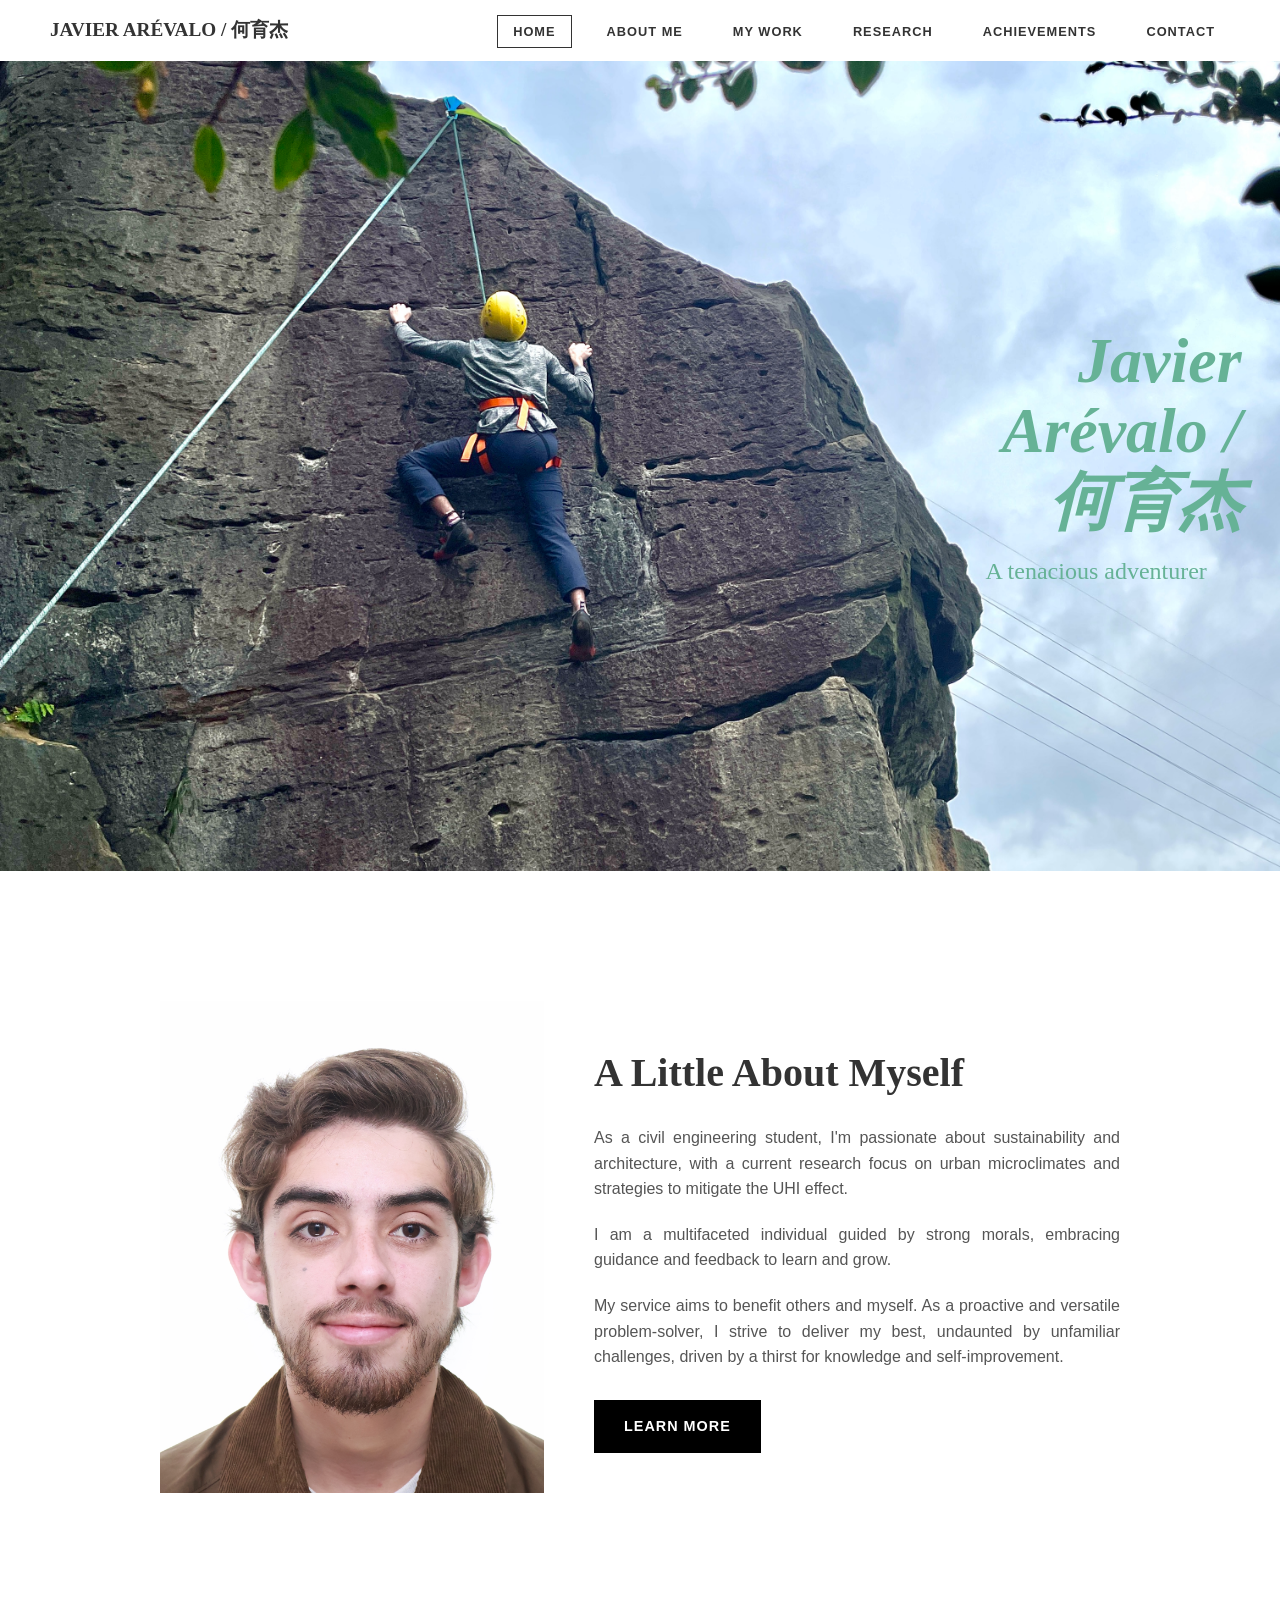
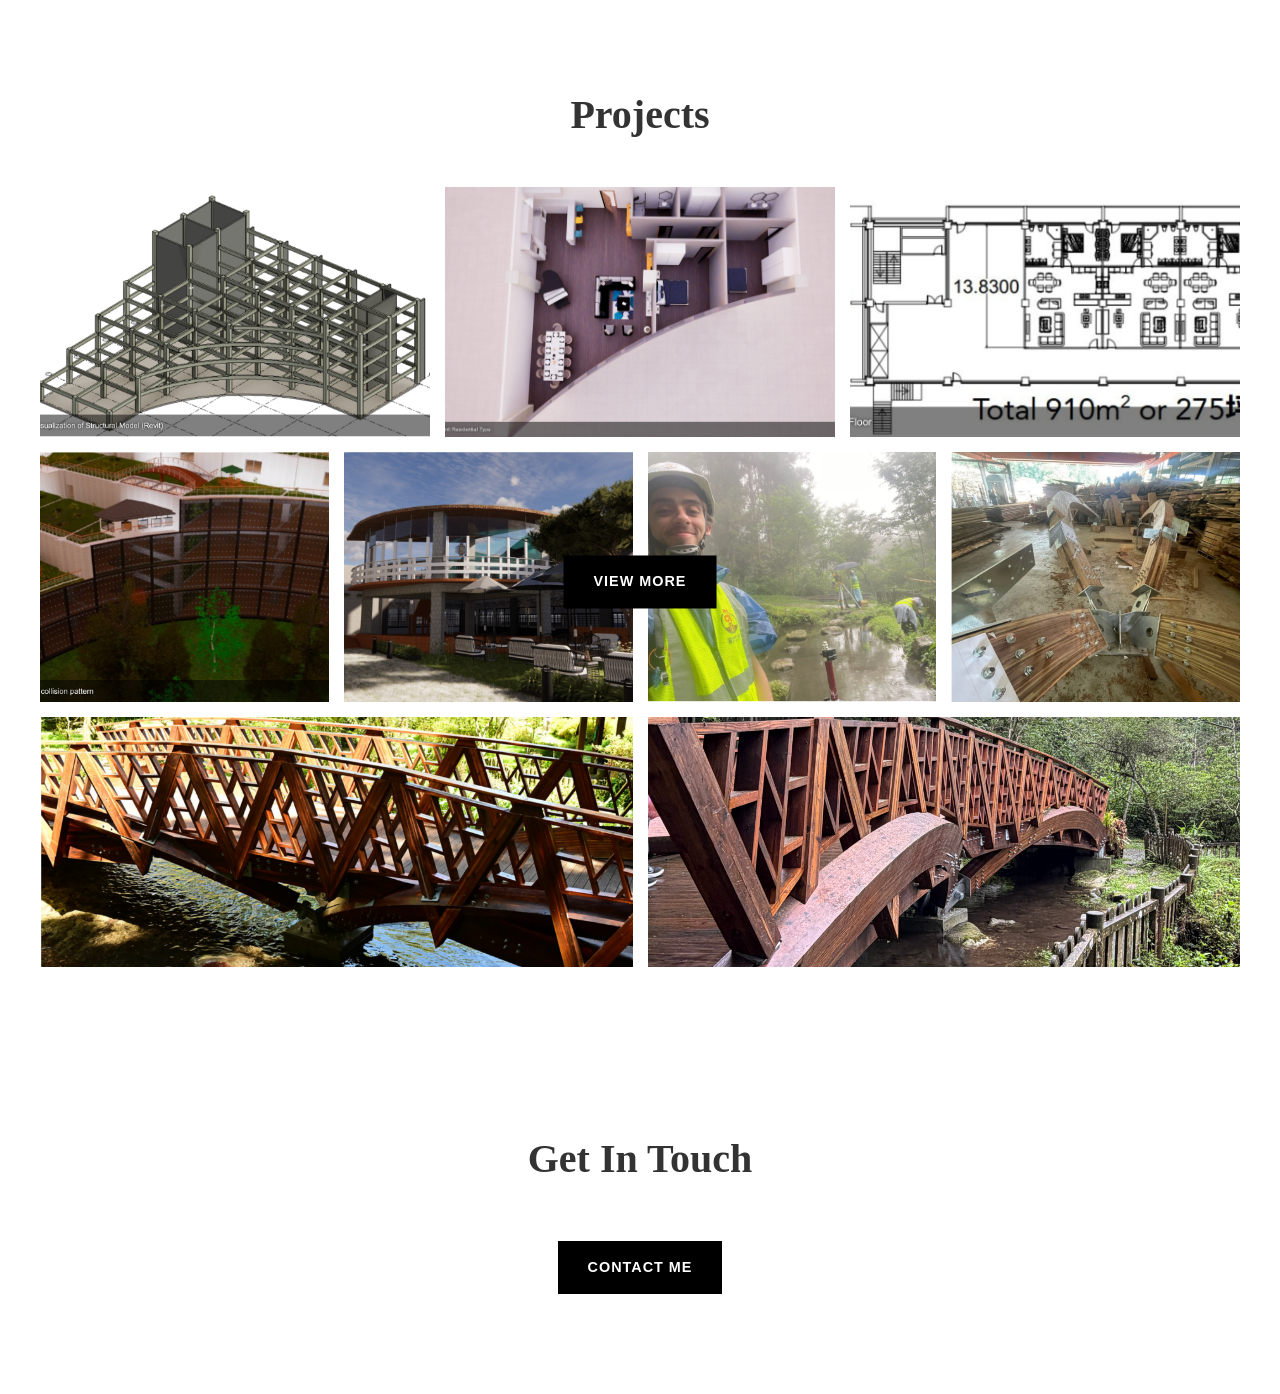
==== index.html @ be9ac373 "Added all website files" ====
<!DOCTYPE html>
<html lang="en">
<head>
    <meta charset="UTF-8">
    <meta name="viewport" content="width=device-width, initial-scale=1.0">
    <title>Javier Arevalo - Home</title>
    <link rel="stylesheet" href="css/style.css">
</head>
<body class="home-page"> <!-- Added class to style header differently -->

    <!-- Header (Styled specifically for Home Page to be transparent/white) -->
    <header class="home-header">
        <h1>JAVIER ARÉVALO / 何育杰</h1>
        <nav>
            <ul>
                <li><a href="index.html" class="active">Home</a></li>
                <li><a href="about_me.html">About Me</a></li>
                <li><a href="projects.html">My Work</a></li>
                <li><a href="research.html">Research</a></li>
                <li><a href="achievements.html">Achievements</a></li>
                <li><a href="contact.html">Contact</a></li>
            </ul>
        </nav>
    </header>

    <main>
        <!-- 1. HERO SECTION (The big picture with name) -->
        <section class="hero-section">
            <div class="hero-content">
                <h1 class="hero-name">Javier Arévalo / 何育杰</h1>
                <p class="hero-subtitle">A tenacious adventurer</p>
            </div>
        </section>

        <!-- 2. ABOUT SECTION (Photo left, Text right) -->
        <section class="home-about-section">
            <div class="about-container">
                <div class="about-image">
                    <!-- Replace with your actual photo filename -->
                    <img src="images/MyPic.jpeg" alt="Photo of Javier Arevalo">
                </div>
                <div class="about-text">
                    <h2>A Little About Myself</h2>
                    <p>As a civil engineering student, I'm passionate about sustainability and architecture, with a current research focus on urban microclimates and strategies to mitigate the UHI effect.</p>
                    <p>I am a multifaceted individual guided by strong morals, embracing guidance and feedback to learn and grow.</p>
                    <p>My service aims to benefit others and myself. As a proactive and versatile problem-solver, I strive to deliver my best, undaunted by unfamiliar challenges, driven by a thirst for knowledge and self-improvement.</p>
                    <a href="about_me.html" class="btn-black">LEARN MORE</a>
                </div>
            </div>
        </section>

        <!-- 3. PROJECTS COLLAGE (Grid Layout with Swapping) -->
        <section class="home-projects-section">
            <h2 class="section-heading">Projects</h2>
            
            <div class="collage-container">
                <div class="collage-grid">
                    <!-- Row 1 (3 images) -->
                    <div class="grid-item"><img src="images/Pr_Arch_NZB_2.png" class="collage-img" alt="Project"></div>
                    <div class="grid-item"><img src="images/Pr_Arch_NZB_10.png" class="collage-img" alt="Project"></div>
                    <div class="grid-item"><img src="images/Pr_Arch_NZB_15.png" class="collage-img" alt="Project"></div>
                    
                    <!-- Row 2 (4 images) -->
                    <div class="grid-item"><img src="images/Pr_Arch_NZB_16.png" class="collage-img" alt="Project"></div>
                    <div class="grid-item"><img src="images/Pr_Arch_OP_3.png" class="collage-img" alt="Project"></div>
                    <div class="grid-item"><img src="images/Pr_Wood_WB_2.png" class="collage-img" alt="Project"></div>
                    <div class="grid-item"><img src="images/Pr_Wood_WB_3.png" class="collage-img" alt="Project"></div>
                    
                    <!-- Row 3 (2 images) -->
                    <div class="grid-item"><img src="images/Pr_Wood_WB_7.png" class="collage-img" alt="Project"></div>
                    <div class="grid-item"><img src="images/Pr_Wood_WB_9.png" class="collage-img" alt="Project"></div>
                </div>
                
                <!-- The Button in the middle -->
                <div class="collage-overlay">
                    <a href="projects.html" class="btn-black">VIEW MORE</a>
                </div>
            </div>
        </section>


        <!-- 4. CONTACT SECTION -->
        <section class="home-contact-section">
            <h2 class="section-heading">Get In Touch</h2>
            <a href="contact.html" class="btn-black">CONTACT ME</a>
        </section>

    </main>
    <script src="js/script.js"></script>
</body>
</html>
---- css/style.css ----
html {
    scroll-behavior: smooth;
}

/* =========================================
   1. GLOBAL TYPOGRAPHY (The "Master" Rules)
   ========================================= */

body {
    /* This sets the font for ALL text on the site */
    font-family: 'Helvetica Neue', Helvetica, Arial, sans-serif; 
    margin: 0;
    padding: 0;
    color: #444; /* A soft dark gray is easier to read than pure black */
    line-height: 1.6; /* Makes text easier to read */
}

/* Headings: We use a Serif font here for that "Academic/Elegant" look */
h1, h2, h3, h4 {
    font-family: 'Georgia', 'Times New Roman', serif;
    color: #222;
    margin-top: 0;
}

/* Specific sizes for consistency */
h2 {
    font-size: 2.2em;
    margin-bottom: 20px;
}

h3 {
    font-size: 1.5em;
    margin-bottom: 15px;
}

/* Paragraphs: Justified text */
p {
    text-align: justify; /* This aligns text to both left and right edges */
    margin-bottom: 15px;
}

/* Lists: Keep them left-aligned so they don't look weird */
ul, ol {
    text-align: left; 
    margin-bottom: 20px;
}

/* Links: Consistent color */
/* Style for external links to make them stand out */
.external-link {
    color: #1f4e79; /* Your theme blue */
    text-decoration: underline; /* Always underlined */
    font-weight: bold; /* Bold text */
}

.external-link:hover {
    color: #0d2b4a; /* Darker blue on hover */
    background-color: #f0f4f8; /* Light blue background on hover */
}



/* --- HEADER STYLES --- */
header {
    /* 1. The Background Image */
    /* Note: Since CSS is in the 'css' folder, we go up one level (..) to find images */
    background-image: url('../images/header_bg_paraglide.JPG'); 
    background-size: cover;       /* Makes image cover the whole area */
    background-position: center;  /* Centers the image */
    background-repeat: no-repeat;
    
    /* 2. Layout (Flexbox) */
    display: flex;
    justify-content: space-between; /* Pushes Name to Left, Nav to Right */
    align-items: flex-start;        /* This moves everything to the top */
    
    /* 3. Sizing */
    height: 350px; /* Adjust this height to fit your image */
    padding-top: 30px; 
    padding-left: 50px;
    padding-right: 50px;
}


/* The Name (Left Side) */
header h1 {
    color: #333; /* Dark text as seen in your screenshot */
    margin: 0;
    font-size: 1.5em;
    font-weight: bold;
    text-transform: uppercase;
    /* Optional: Add a white text shadow if the background is too dark behind the name */
    /* text-shadow: 1px 1px 2px white; */ 
}

header p {
    margin: 0;
    opacity: 0.9;
}

/* The Navigation (Right Side) */
nav ul {
    list-style-type: none;
    margin: 0;
    padding: 0;
    display: flex;
    gap: 10px; /* Space between buttons */
}

nav a {
    color: white; /* White text for links */
    text-decoration: none;
    font-weight: bold;
    font-size: 0.9em;
    padding: 10px 20px; /* Padding inside the button */
    text-transform: uppercase;
    transition: all 0.3s ease;
}

nav a:hover {
    background-color: rgba(255, 255, 255, 0.2); /* Slight highlight on hover */
}

/* THE RECTANGLE (Active State) */
/* This class creates the white box around the current page */
nav a.active {
    border: 2px solid white;
}




/* --- MAIN CONTENT --- */
main {
    max-width: 800px;
    margin: 0 auto;
    padding: 40px 20px;
}

.biography {
    text-align: center;
}

.biography h2 {
    color: #1f4e79;
    margin-bottom: 20px;
}

.biography p {
    line-height: 1.6;
    margin-bottom: 30px;
    color: #333;
}

.profile-photo img {
    max-width: 300px;
    border-radius: 10px;
    box-shadow: 0 4px 6px rgba(0,0,0,0.1);
}


/* --- ABOUT ME CONTAINER --- */
.about-container {
    display: flex; /* This makes the children sit side-by-side */
    max-width: 1000px; /* Keeps the content from getting too wide */
    margin: 50px auto; /* Centers the container on the page */
    padding: 0 20px;
    gap: 60px; /* Space between the image and the text */
    align-items: flex-start; /* Aligns items to the top */
}

/* Left Side: Image */
.about-image {
    flex: 1; /* Takes up 1 part of the space */
    max-width: 40%; /* Limits image size */
}

.about-image img {
    width: 100%; /* Makes image fill its container */
    height: auto;
    display: block;
}

/* Right Side: Content */
.about-content {
    flex: 1.5; /* Takes up slightly more space than the image */
    text-align: left;
}

/* Styling the Headings (Work Experience, etc.) */
.about-content h3 {
    text-decoration: underline; /* Adds the underline seen in screenshot */
    margin-top: 25px;
    margin-bottom: 10px;
    font-size: 1.1em;
    color: #333;
}

/* Styling Lists with Bullets */
.about-content ul {
    list-style-type: disc;
    padding-left: 20px;
    margin-bottom: 15px;
    color: #555;
}

.about-content li {
    margin-bottom: 5px;
}

/* Styling Text Paragraphs (Languages/Softwares) */
.about-content p {
    line-height: 1.6;
    color: #555;
    margin-bottom: 15px;
}

/* --- BUTTON STYLES --- */
/* Button Container Alignment (Keep this one to align right) */
.button-container {
    display: flex;
    flex-direction: column; 
    align-items: center; /* Pushes buttons to the RIGHT side */
    margin-top: 40px;
    gap: 20px; 
}

/* The Button Style */
.btn {
    display: inline-block;
    padding: 15px 30px;
    border: 2px solid black;
    background-color: white;
    color: black;
    text-decoration: none; 
    font-weight: bold;
    text-transform: uppercase;
    font-size: 1em;
    transition: all 0.3s ease; 
}

/* Hover effect (turns black when you mouse over) */
.btn:hover {
    background-color: black;
    color: white;
}

/* Responsive: Stack them on mobile phones */
@media (max-width: 768px) {
    .about-container {
        flex-direction: column; 
    }
    .about-image {
        max-width: 100%;
        margin-bottom: 30px;
    }
    .button-container {
        align-items: center; /* Center buttons on mobile */
    }
}


/* --- PROJECTS CONTAINER --- */

.projects-wrapper {
    max-width: 900px;
    margin: 0 auto;
    padding: 40px 20px;
}

/* Layout for Intro Text and Side Buttons */
.intro-layout {
    display: flex;
    justify-content: space-between;
    gap: 40px;
    margin-bottom: 40px;
}

.intro-text {
    flex: 2; /* Takes up more space */
    color: #555;
    line-height: 1.6;
}

.intro-text p {
    margin-bottom: 15px;
}

/* Side Buttons (Research / Contact) */
.side-buttons {
    flex: 1;
    display: flex;
    flex-direction: column;
    justify-content: center; /* Centers buttons vertically */
    align-items: flex-end; /* Aligns buttons to the right */
    gap: 15px;
}

.btn-small {
    display: inline-block;
    padding: 10px 20px;
    border: 1px solid black;
    background-color: white;
    color: black;
    text-decoration: none;
    font-weight: bold;
    font-size: 0.8em;
    text-transform: uppercase;
    width: 120px; /* Fixed width for uniformity */
    text-align: center;
    transition: all 0.3s ease;
}

.btn-small:hover {
    background-color: black;
    color: white;
}

/* Quick Navigation Links */
.quick-nav {
    /* This is the magic that makes it stick! */
    position: sticky;
    top: 0; /* Sticks to the very top of the screen when scrolled to */
    
    /* Styling to make it look like a floating bar */
    background-color: rgba(255, 255, 255, 0.95); /* Slightly transparent white */
    backdrop-filter: blur(5px); /* Modern "frosted glass" effect */
    z-index: 1000; /* Ensures it stays on top of all other content */
    
    padding: 15px 20px;
    margin: 40px 0 30px 0;
    border-bottom: 2px solid #1f4e79; /* Blue line to separate it from content */
    box-shadow: 0 4px 10px rgba(0,0,0,0.05); /* Subtle shadow when it floats */
    text-align: center;
}

.quick-nav h3 {
    margin: 0 0 10px 0;
    font-size: 0.85em;
    color: #888;
    text-transform: uppercase;
    letter-spacing: 1px;
    font-weight: normal;
}

.quick-nav ul {
    list-style-type: none;
    padding: 0;
    margin: 0;
    display: flex;
    justify-content: center;
    gap: 5px;
    flex-wrap: wrap; /* Allows wrapping on smaller screens */
}

.quick-nav a {
    color: #1f4e79;
    text-decoration: none;
    font-weight: bold;
    font-size: 1em;
    padding: 8px 16px;
    border-radius: 20px; /* Makes them look like pill-shaped buttons */
    border: 1px solid transparent;
    transition: all 0.3s ease;
}

.quick-nav a:hover {
    background-color: #1f4e79;
    color: white;
    border-color: #1f4e79;
}

/* Dividers */
.divider {
    border: 0;
    border-top: 1px solid #ddd;
    margin: 40px 0;
}

.sub-divider {
    border: 0;
    border-top: 1px solid #eee;
    margin: 20px 0 40px 0;
}

/* Section Titles (e.g., Architectural Design) */
.section-title {
    margin-bottom: 10px;
    text-align: center;
}

/* Project Items */
.project-item p, .project-item li {
    color: #555;
    line-height: 1.6;
    margin-bottom: 10px;
}


/* =========================================
   BOTTOM PAGE BUTTONS (Equal Length)
   ========================================= */

.button-container {
    display: flex;
    flex-direction: column; /* Stacks them vertically */
    align-items: center;    /* Centers them horizontally on the page */
    margin-top: 60px;
    margin-bottom: 40px;
    gap: 20px;              /* Space between the two buttons */
}

/* Force the .btn class to have a fixed width when inside .button-container */
.button-container .btn {
    width: 150px;           /* Sets a fixed width so they are exactly the same length */
    text-align: center;     /* Ensures the text is centered inside the button */
    display: block;         /* Makes the width property work correctly */
    
    /* Optional: If you want them to look EXACTLY like the top buttons, 
       you can change "btn" to "btn-small" in the HTML above, 
       or uncomment the lines below to match the top style: */
    /* padding: 10px 20px; */
    /* font-size: 0.8em; */
    /* border: 1px solid black; */
}



/* --- IMAGE GALLERY STYLES --- */

.gallery-container {
    margin: 40px 0;
}

.main-image {
    width: 100%;
    margin-bottom: 15px;
    background-color: #f5f5f5; /* Light gray background while loading */
}

.main-image img {
    width: 100%;
    height: auto;
    display: block;
}

.thumbnails {
    display: flex;
    gap: 10px;
    overflow-x: auto; /* Allows horizontal scrolling if many thumbnails */
    padding-bottom: 10px;
}

.thumb {
    width: 100px;
    height: 70px;
    object-fit: cover;
    cursor: pointer;
    border: 2px solid transparent;
    transition: all 0.3s ease;
    flex-shrink: 0; /* Prevents thumbnails from shrinking */
    opacity: 0.5; /* Dims inactive thumbnails */
}

.thumb:hover {
    border-color: #1f4e79; /* Blue border on hover */
    opacity: 0.8;
}

.thumb.active {
    border-color: #1f4e79; /* Blue border for selected thumbnail */
    opacity: 1;
}


/* =========================================
   RESEARCH PAGE STYLES
   ========================================= */
.project-title {
    font-size: 1.3em;
    color: #1f4e79; /* Your theme blue */
    margin-bottom: 5px;
    /* Optional: subtle underline like original */
    border-bottom: 2px solid #1f4e79;
    padding-bottom: 5px;
    display: inline-block;
}

.project-item h3 strong {
    font-size: 1.1em;
    color: #222;
    font-weight: 600;
}

.project-item p {
    color: #555;
    line-height: 1.7; /* Slightly more readable for long abstracts */
}

/* Add a subtle visual separator between research categories */
.project-item {
    margin-bottom: 50px;
    padding-bottom: 30px;
    border-bottom: 1px solid #eee;
}

.project-item:last-child {
    border-bottom: none;
}


/* =========================================
   CONTACT PAGE STYLES
   ========================================= */

.contact-wrapper {
    max-width: 900px;
    margin: 0 auto;
    padding: 40px 20px;
}

.contact-layout {
    display: flex;
    gap: 60px;
    margin-top: 40px;
}

.contact-info {
    flex: 1;
    padding-right: 20px;
}

.contact-info p {
    margin-bottom: 20px;
    line-height: 1.6;
    color: #555;
}

.contact-info .external-link {
    color: #1f4e79;
    font-weight: bold;
    text-decoration: underline;
}

.contact-form {
    flex: 1.5;
}

.required-note {
    font-size: 0.85em;
    color: #888;
    font-style: italic;
    margin-bottom: 20px;
}

.contact-form label {
    display: block;
    margin-bottom: 8px;
    color: #333;
    font-weight: 600;
    font-size: 0.95em;
}

.contact-form input[type="text"],
.contact-form input[type="email"],
.contact-form textarea {
    width: 100%;
    padding: 12px;
    margin-bottom: 20px;
    border: 1px solid #ccc;
    font-family: inherit;
    font-size: 1em;
    box-sizing: border-box; /* Ensures padding doesn't affect width */
}

.contact-form input:focus,
.contact-form textarea:focus {
    outline: none;
    border-color: #1f4e79;
    box-shadow: 0 0 0 2px rgba(31, 78, 121, 0.1);
}

.name-fields {
    display: flex;
    gap: 15px;
}

.name-fields input {
    flex: 1;
}

.btn-submit {
    display: inline-block;
    padding: 12px 30px;
    background-color: white;
    color: black;
    border: 2px solid black;
    font-weight: bold;
    text-transform: uppercase;
    cursor: pointer;
    transition: all 0.3s ease;
    font-size: 0.9em;
}

.btn-submit:hover {
    background-color: black;
    color: white;
}

/* Mobile Responsive */
@media (max-width: 768px) {
    .contact-layout {
        flex-direction: column;
        gap: 40px;
    }
    
    .contact-info {
        padding-right: 0;
    }
    
    .name-fields {
        flex-direction: column;
        gap: 0;
    }
}


/* =========================================
   HOME PAGE SPECIFIC STYLES
   ========================================= */

/* Remove default browser spacing */
html, body {
    margin: 0;
    padding: 0;
}

/* 1. Header - COMPLETELY override the general header rule */
body.home-page header {
    background: white !important; /* Override the paragliding image */
    background-image: none !important; /* Remove the image */
    position: relative;
    width: 100%;
    z-index: 100;
    padding: 15px 50px;
    display: flex;
    justify-content: space-between;
    align-items: center;
    box-sizing: border-box;
    margin: 0;
    height: auto !important; /* Override the 350px height */
    min-height: 60px;
}

body.home-page header h1 {
    color: #333;
    background: transparent;
    margin: 0;
    font-size: 1.2em;
}

body.home-page nav {
    margin: 0;
}

body.home-page nav ul {
    list-style-type: none;
    margin: 0;
    padding: 0;
    display: flex;
    gap: 20px;
}

body.home-page nav a {
    color: #333;
    background: transparent;
    padding: 8px 15px;
    font-size: 0.8em;
    letter-spacing: 1px;
    text-decoration: none;
}

body.home-page nav a:hover {
    color: #66b296;
}

body.home-page nav a.active {
    border: 1px solid #333;
    background: transparent;
    color: #333;
}

/* 2. Main Container - Override the 800px limit */
body.home-page main {
    max-width: 100% !important;
    padding: 0 !important;
    margin: 0 !important;
}

/* 3. Hero Section */
.hero-section {
    background-image: url('../images/Home_climbing.JPG');
    background-size: cover;
    background-position: center;
    background-repeat: no-repeat;
    
    width: 100vw;
    height: 90vh;
    display: flex;
    align-items: center;
    justify-content: flex-end;
    margin: 0;
    padding: 0;
}

/* 4. Text Positioning */
.hero-content {
    text-align: right;
    padding-right: 3%;
    width: 20%;
}

.hero-name {
    font-family: 'Georgia', serif;
    font-size: 4em;
    margin: 0;
    font-style: italic;
    color: #66b296;
    line-height: 1.1;
}

.hero-subtitle {
    font-family: 'Georgia', serif;
    font-size: 1.5em;
    margin-top: 15px;
    color: #66b296;
}

/* 5. About Section */
.home-about-section {
    padding: 80px 20px;
    max-width: 1000px;
    margin: 0 auto;
}

.home-about-section .about-container {
    display: flex;
    align-items: center;
    gap: 50px;
}

.home-about-section .about-image {
    flex: 1;
}

.home-about-section .about-image img {
    width: 100%;
    max-width: 400px;
    display: block;
    margin: 0 auto;
}

.home-about-section .about-text {
    flex: 1;
    text-align: left;
}

.home-about-section .about-text h2 {
    font-family: 'Georgia', serif;
    font-size: 2.5em;
    color: #333;
    margin-bottom: 20px;
}

.home-about-section .about-text p {
    text-align: justify;
    color: #555;
    line-height: 1.6;
    margin-bottom: 20px;
}

/* 6. Black Buttons */
.btn-black {
    display: inline-block;
    background-color: black;
    color: white;
    padding: 15px 30px;
    text-decoration: none;
    font-weight: bold;
    font-size: 0.9em;
    letter-spacing: 1px;
    transition: opacity 0.3s;
    margin-top: 10px;
}

.btn-black:hover {
    opacity: 0.8;
}

/* =========================================
   NEW COLLAGE GRID STYLES
   ========================================= */

.home-projects-section {
    padding: 60px 20px;
    text-align: center;
    background-color: #fff;
}

.section-heading {
    font-family: 'Georgia', serif;
    font-size: 2.5em;
    color: #333;
    margin-bottom: 40px;
}

.collage-container {
    position: relative;
    max-width: 1200px; /* Keeps it from getting too wide on huge screens */
    margin: 0 auto;
}

/* The Grid Layout */
.collage-grid {
    display: grid;
    grid-template-columns: repeat(12, 1fr); /* 12 columns allows for 3, 4, and 2 splits */
    grid-auto-rows: 250px; /* Height of each row */
    gap: 15px; /* White space between images */
}

.grid-item {
    overflow: hidden;
    background-color: #eee; /* Placeholder color while loading */
}

.grid-item img {
    width: 100%;
    height: 100%;
    object-fit: cover; /* Ensures images fill the box without stretching */
    transition: opacity 0.5s ease, transform 0.5s ease;
}

/* Hover effect for individual images */
.grid-item:hover img {
    transform: scale(1.05); /* Slight zoom on hover */
}

/* --- LAYOUT ASSIGNMENTS --- */

/* Row 1: 3 Images (12 / 3 = 4 columns each) */
.grid-item:nth-child(1) { grid-column: span 4; }
.grid-item:nth-child(2) { grid-column: span 4; }
.grid-item:nth-child(3) { grid-column: span 4; }

/* Row 2: 4 Images (12 / 4 = 3 columns each) */
.grid-item:nth-child(4) { grid-column: span 3; }
.grid-item:nth-child(5) { grid-column: span 3; }
.grid-item:nth-child(6) { grid-column: span 3; }
.grid-item:nth-child(7) { grid-column: span 3; }

/* Row 3: 2 Images (12 / 2 = 6 columns each) */
.grid-item:nth-child(8) { grid-column: span 6; }
.grid-item:nth-child(9) { grid-column: span 6; }

/* The Button Overlay */
.collage-overlay {
    position: absolute;
    top: 50%;
    left: 50%;
    transform: translate(-50%, -50%);
    z-index: 10;
}

/* Responsive: Stack them on mobile */
@media (max-width: 768px) {
    .collage-grid {
        grid-template-columns: 1fr; /* 1 column on mobile */
        grid-auto-rows: 200px;
    }
    .grid-item:nth-child(n) {
        grid-column: span 1 !important; /* Reset all spans */
    }
}


/* 8. Contact Section */
.home-contact-section {
    padding: 100px 20px;
    text-align: center;
    background-color: #fff;
}

/* Responsive */
@media (max-width: 768px) {
    .home-about-section .about-container {
        flex-direction: column;
    }
    .hero-name {
        font-size: 2.5em;
    }
    .collage-track img {
        height: 200px;
    }
}
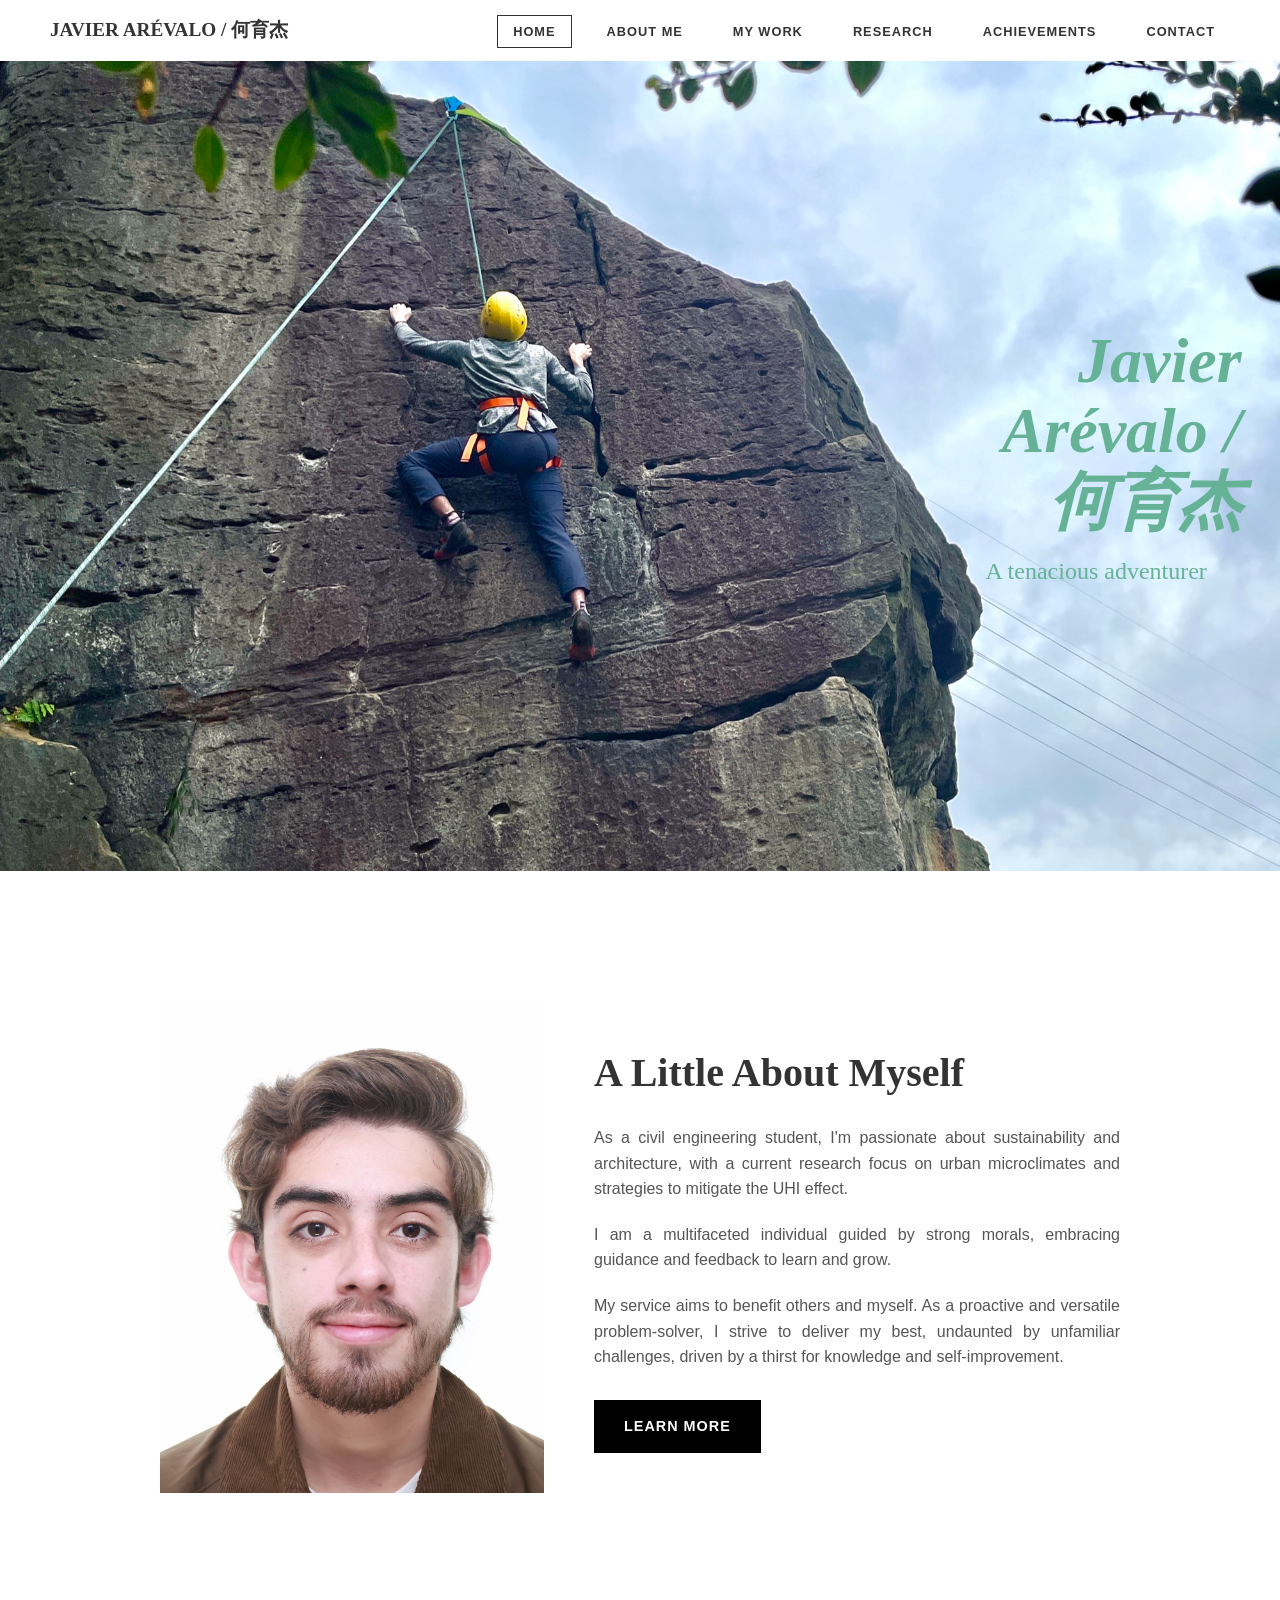
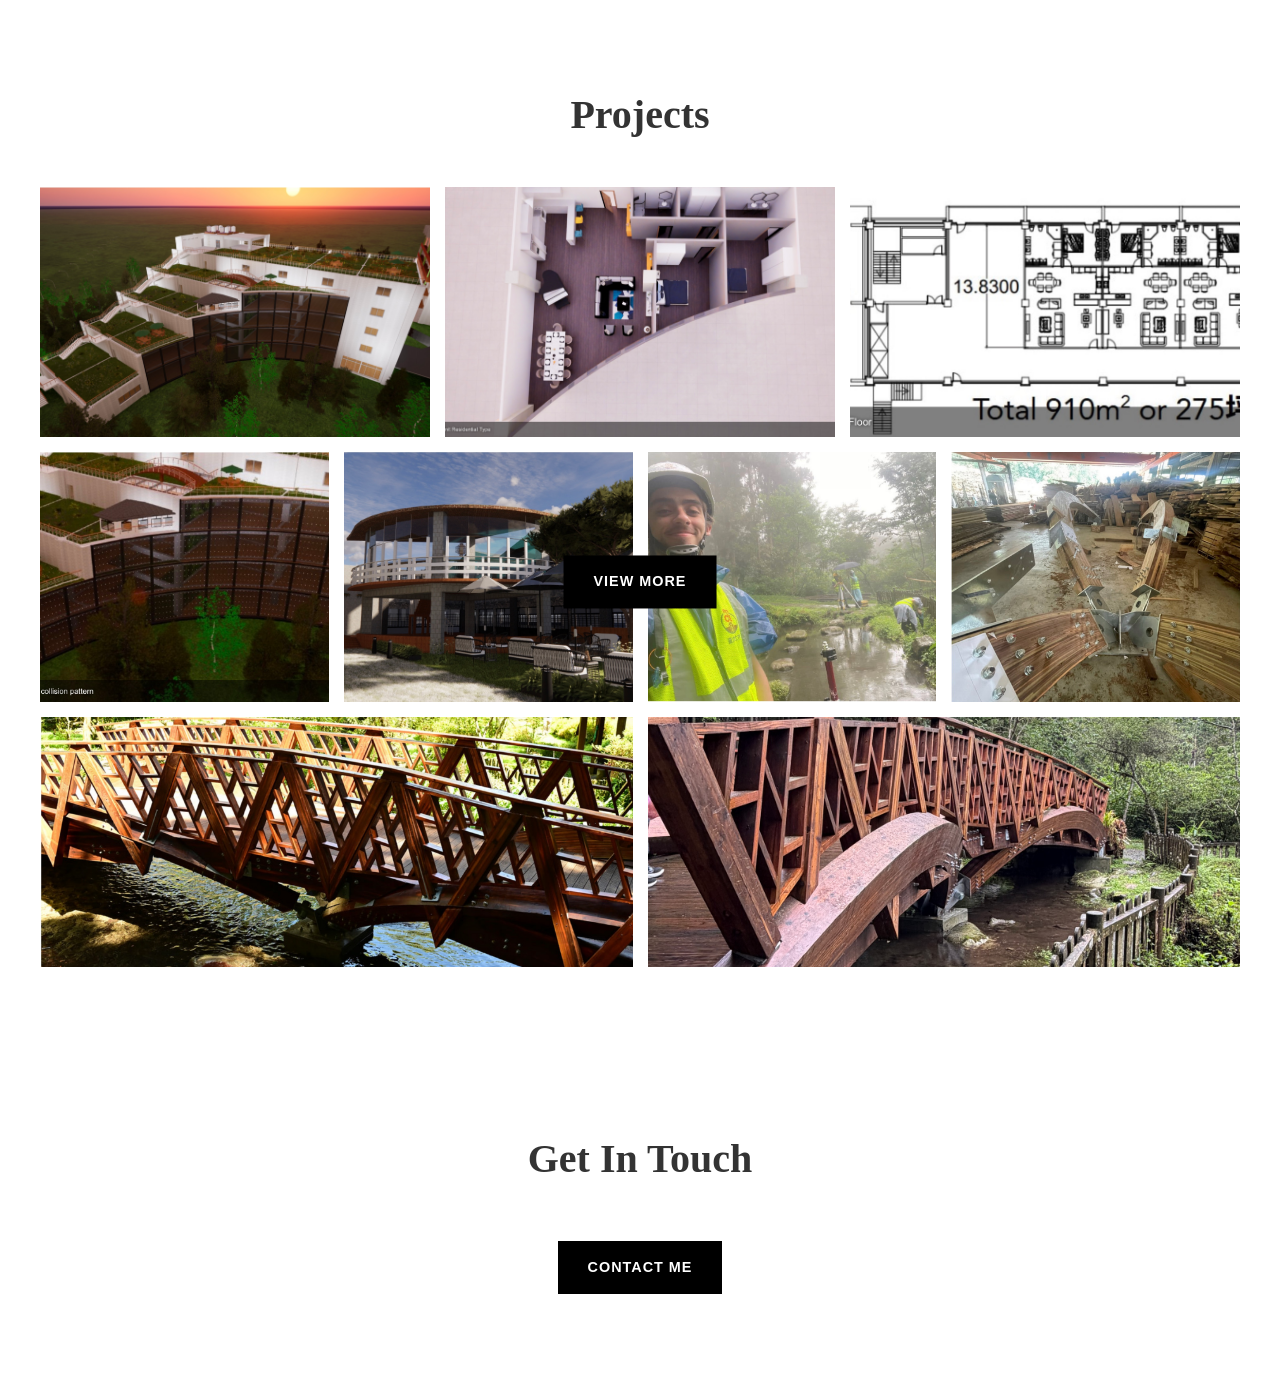
==== commit 6400478a: "Converted all images to jpg" ====
--- a/index.html
+++ b/index.html
@@ -37,7 +37,7 @@
             <div class="about-container">
                 <div class="about-image">
                     <!-- Replace with your actual photo filename -->
-                    <img src="images/MyPic.jpeg" alt="Photo of Javier Arevalo">
+                    <img src="images/MyPic.jpg" alt="Photo of Javier Arevalo">
                 </div>
                 <div class="about-text">
                     <h2>A Little About Myself</h2>
@@ -56,19 +56,19 @@
             <div class="collage-container">
                 <div class="collage-grid">
                     <!-- Row 1 (3 images) -->
-                    <div class="grid-item"><img src="images/Pr_Arch_NZB_2.png" class="collage-img" alt="Project"></div>
-                    <div class="grid-item"><img src="images/Pr_Arch_NZB_10.png" class="collage-img" alt="Project"></div>
-                    <div class="grid-item"><img src="images/Pr_Arch_NZB_15.png" class="collage-img" alt="Project"></div>
+                    <div class="grid-item"><img src="images/Pr_Arch_NZB_2.jpg" class="collage-img" alt="Project"></div>
+                    <div class="grid-item"><img src="images/Pr_Arch_NZB_10.jpg" class="collage-img" alt="Project"></div>
+                    <div class="grid-item"><img src="images/Pr_Arch_NZB_15.jpg" class="collage-img" alt="Project"></div>
                     
                     <!-- Row 2 (4 images) -->
-                    <div class="grid-item"><img src="images/Pr_Arch_NZB_16.png" class="collage-img" alt="Project"></div>
-                    <div class="grid-item"><img src="images/Pr_Arch_OP_3.png" class="collage-img" alt="Project"></div>
-                    <div class="grid-item"><img src="images/Pr_Wood_WB_2.png" class="collage-img" alt="Project"></div>
-                    <div class="grid-item"><img src="images/Pr_Wood_WB_3.png" class="collage-img" alt="Project"></div>
+                    <div class="grid-item"><img src="images/Pr_Arch_NZB_16.jpg" class="collage-img" alt="Project"></div>
+                    <div class="grid-item"><img src="images/Pr_Arch_OP_3.jpg" class="collage-img" alt="Project"></div>
+                    <div class="grid-item"><img src="images/Pr_Wood_WB_2.jpg" class="collage-img" alt="Project"></div>
+                    <div class="grid-item"><img src="images/Pr_Wood_WB_3.jpg" class="collage-img" alt="Project"></div>
                     
                     <!-- Row 3 (2 images) -->
-                    <div class="grid-item"><img src="images/Pr_Wood_WB_7.png" class="collage-img" alt="Project"></div>
-                    <div class="grid-item"><img src="images/Pr_Wood_WB_9.png" class="collage-img" alt="Project"></div>
+                    <div class="grid-item"><img src="images/Pr_Wood_WB_7.jpg" class="collage-img" alt="Project"></div>
+                    <div class="grid-item"><img src="images/Pr_Wood_WB_9.jpg" class="collage-img" alt="Project"></div>
                 </div>
                 
                 <!-- The Button in the middle -->
--- a/css/style.css
+++ b/css/style.css
@@ -901,4 +901,111 @@
     .collage-track img {
         height: 200px;
     }
+}
+
+
+/* =========================================
+   RESPONSIVE DESIGN — ONE SITE, ALL SCREENS
+   ========================================= */
+
+/* ---------- TABLETS (iPad) ---------- */
+@media (max-width: 1024px) {
+    header,
+    body.home-page header {
+        padding-left: 30px;
+        padding-right: 30px;
+    }
+    .hero-content { width: 45%; }
+    .hero-name    { font-size: 3em; }
+}
+
+/* ---------- PHONES (iPhone) ---------- */
+@media (max-width: 768px) {
+
+    /* 1. HEADER: stack the name above the menu, centered */
+    header,
+    body.home-page header {
+        flex-direction: column;
+        align-items: center;
+        text-align: center;
+        gap: 12px;
+        padding: 15px;
+        height: auto;        /* removes the fixed 350px height */
+    }
+
+    nav ul,
+    body.home-page nav ul {
+        flex-wrap: wrap;
+        justify-content: center;
+        gap: 4px;
+    }
+
+    nav a,
+    body.home-page nav a {
+        padding: 6px 10px;
+        font-size: 0.7em;
+    }
+
+    /* 2. HERO: center the text so nothing gets cut off */
+    .hero-section {
+        height: 75vh;
+        justify-content: center;   /* was: flex-end (pushed right) */
+    }
+
+    .hero-content {
+        width: 92%;                /* was: 20% — this caused the cut text */
+        padding-right: 0;
+        text-align: center;        /* was: right */
+    }
+
+    .hero-name     { font-size: 2.4em; }
+    .hero-subtitle { font-size: 1.1em; }
+
+    /* 3. STACK ALL SIDE-BY-SIDE LAYOUTS VERTICALLY */
+    .intro-layout,
+    .contact-layout,
+    .about-container,
+    .home-about-section .about-container {
+        flex-direction: column;
+        gap: 30px;
+    }
+
+    .side-buttons {
+        flex-direction: row;
+        justify-content: center;
+    }
+
+    .about-image { max-width: 100%; }
+
+    /* 4. SMALLER TEXT & BUTTONS FOR SMALL SCREENS */
+    .projects-wrapper,
+    .contact-wrapper { padding: 30px 15px; }
+
+    .main-title,
+    .section-heading { font-size: 2em; }
+
+    .section-title { font-size: 1.6em; }
+
+    .quick-nav a { font-size: 0.85em; padding: 6px 10px; }
+
+    .btn, .btn-small, .btn-black, .btn-submit {
+        font-size: 0.85em;
+        padding: 12px 20px;
+    }
+
+    /* 5. COLLAGE: one column on phones */
+    .collage-grid {
+        grid-template-columns: 1fr;
+        grid-auto-rows: 220px;
+    }
+    .grid-item:nth-child(n) { grid-column: span 1 !important; }
+
+    /* Justified text looks bad on narrow screens (big word gaps) */
+    p { text-align: left; }
+}
+
+/* ---------- VERY SMALL PHONES ---------- */
+@media (max-width: 400px) {
+    .hero-name { font-size: 1.9em; }
+    nav a { font-size: 0.65em; padding: 5px 8px; }
 }
